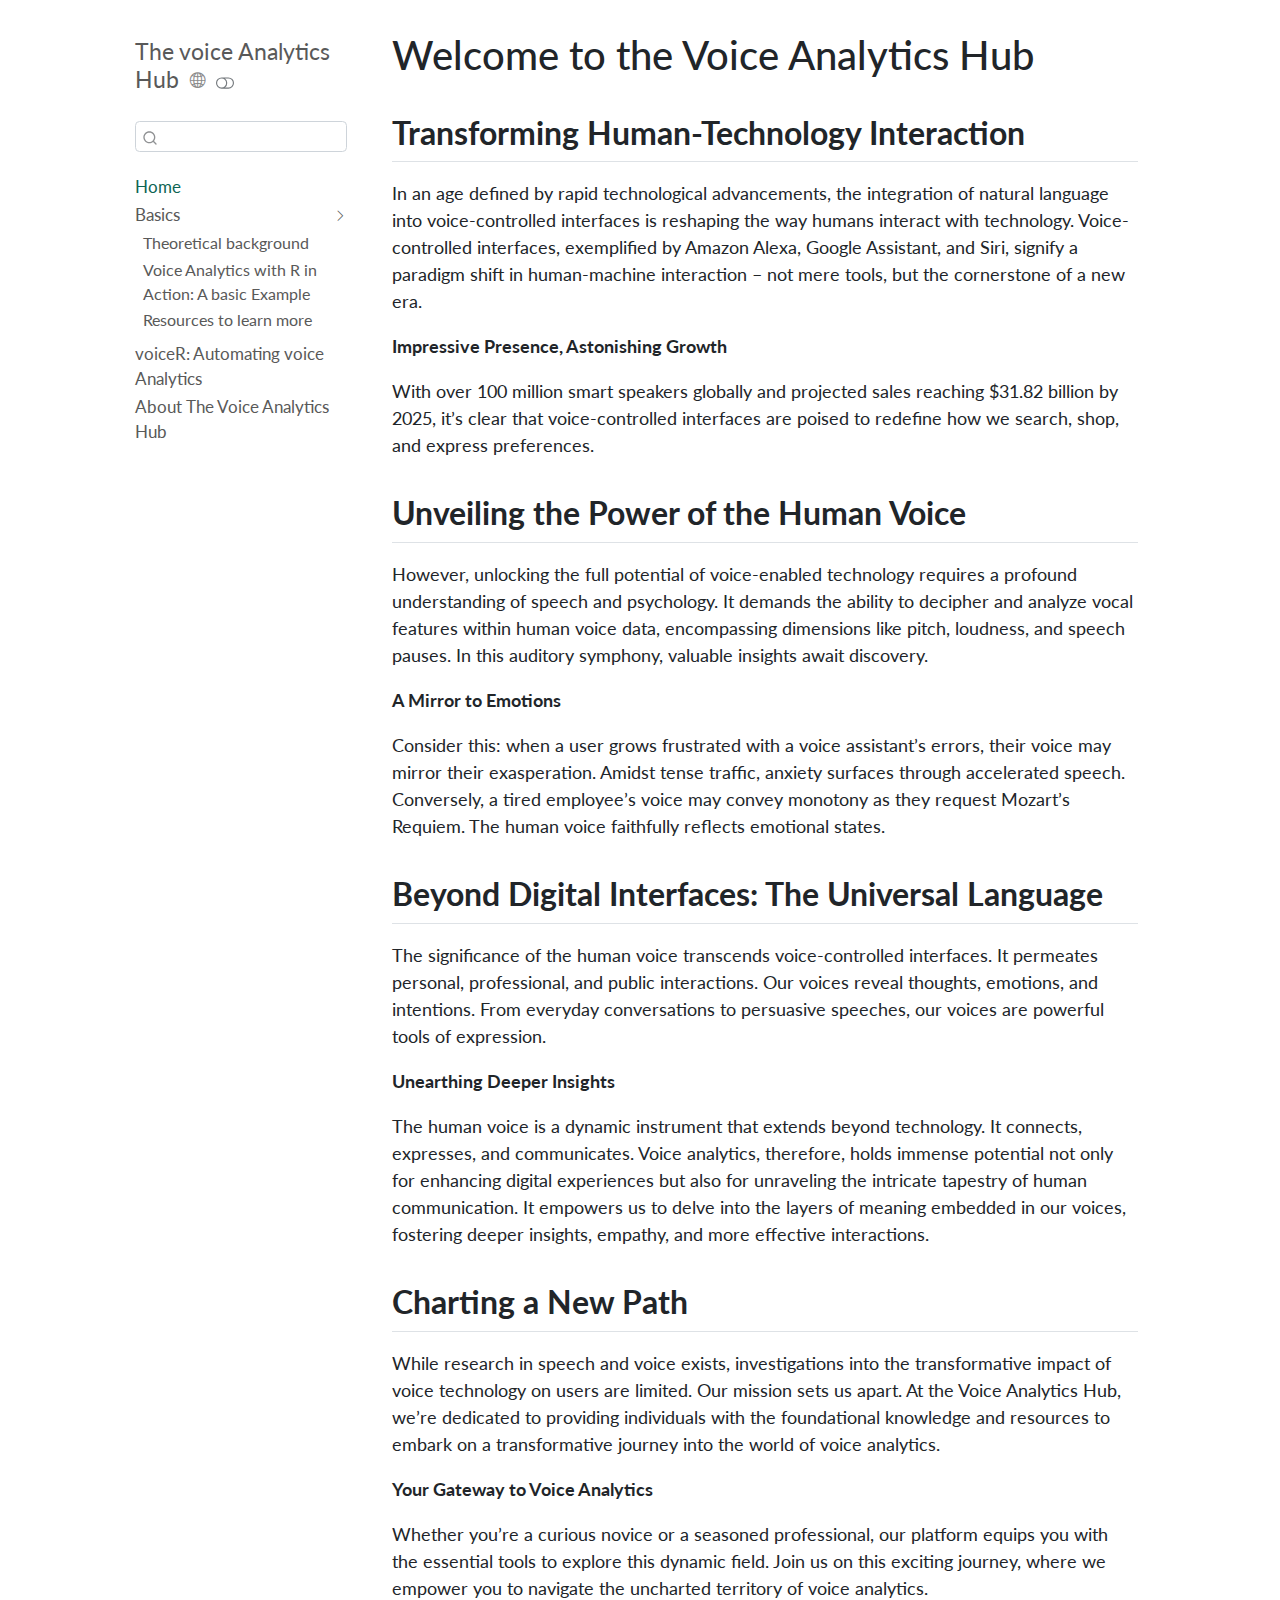
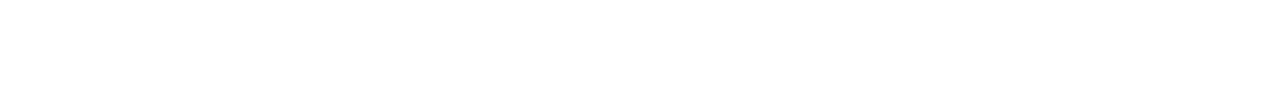
==== index.html @ 6ae46c0d "Add files via upload" ====
<!DOCTYPE html>
<html xmlns="http://www.w3.org/1999/xhtml" lang="en" xml:lang="en"><head>

<meta charset="utf-8">
<meta name="generator" content="quarto-1.1.251">

<meta name="viewport" content="width=device-width, initial-scale=1.0, user-scalable=yes">


<title>The voice Analytics Hub - Welcome to the Voice Analytics Hub</title>
<style>
code{white-space: pre-wrap;}
span.smallcaps{font-variant: small-caps;}
div.columns{display: flex; gap: min(4vw, 1.5em);}
div.column{flex: auto; overflow-x: auto;}
div.hanging-indent{margin-left: 1.5em; text-indent: -1.5em;}
ul.task-list{list-style: none;}
ul.task-list li input[type="checkbox"] {
  width: 0.8em;
  margin: 0 0.8em 0.2em -1.6em;
  vertical-align: middle;
}
</style>


<script src="site_libs/quarto-nav/quarto-nav.js"></script>
<script src="site_libs/quarto-nav/headroom.min.js"></script>
<script src="site_libs/clipboard/clipboard.min.js"></script>
<script src="site_libs/quarto-search/autocomplete.umd.js"></script>
<script src="site_libs/quarto-search/fuse.min.js"></script>
<script src="site_libs/quarto-search/quarto-search.js"></script>
<meta name="quarto:offset" content="./">
<script src="site_libs/quarto-html/quarto.js"></script>
<script src="site_libs/quarto-html/popper.min.js"></script>
<script src="site_libs/quarto-html/tippy.umd.min.js"></script>
<script src="site_libs/quarto-html/anchor.min.js"></script>
<link href="site_libs/quarto-html/tippy.css" rel="stylesheet">
<link href="site_libs/quarto-html/quarto-syntax-highlighting.css" rel="stylesheet" class="quarto-color-scheme" id="quarto-text-highlighting-styles">
<link href="site_libs/quarto-html/quarto-syntax-highlighting-dark.css" rel="prefetch" class="quarto-color-scheme quarto-color-alternate" id="quarto-text-highlighting-styles">
<script src="site_libs/bootstrap/bootstrap.min.js"></script>
<link href="site_libs/bootstrap/bootstrap-icons.css" rel="stylesheet">
<link href="site_libs/bootstrap/bootstrap.min.css" rel="stylesheet" class="quarto-color-scheme" id="quarto-bootstrap" data-mode="light">
<link href="site_libs/bootstrap/bootstrap-dark.min.css" rel="prefetch" class="quarto-color-scheme quarto-color-alternate" id="quarto-bootstrap" data-mode="dark">
<script id="quarto-search-options" type="application/json">{
  "location": "sidebar",
  "copy-button": false,
  "collapse-after": 3,
  "panel-placement": "start",
  "type": "textbox",
  "limit": 20,
  "language": {
    "search-no-results-text": "No results",
    "search-matching-documents-text": "matching documents",
    "search-copy-link-title": "Copy link to search",
    "search-hide-matches-text": "Hide additional matches",
    "search-more-match-text": "more match in this document",
    "search-more-matches-text": "more matches in this document",
    "search-clear-button-title": "Clear",
    "search-detached-cancel-button-title": "Cancel",
    "search-submit-button-title": "Submit"
  }
}</script>


<link rel="stylesheet" href="styles.css">
</head>

<body class="nav-sidebar floating fullcontent">

<div id="quarto-search-results"></div>
  <header id="quarto-header" class="headroom fixed-top">
  <nav class="quarto-secondary-nav" data-bs-toggle="collapse" data-bs-target="#quarto-sidebar" aria-controls="quarto-sidebar" aria-expanded="false" aria-label="Toggle sidebar navigation" onclick="if (window.quartoToggleHeadroom) { window.quartoToggleHeadroom(); }">
    <div class="container-fluid d-flex justify-content-between">
      <h1 class="quarto-secondary-nav-title">Welcome to the Voice Analytics Hub</h1>
      <button type="button" class="quarto-btn-toggle btn" aria-label="Show secondary navigation">
        <i class="bi bi-chevron-right"></i>
      </button>
    </div>
  </nav>
</header>
<!-- content -->
<div id="quarto-content" class="quarto-container page-columns page-rows-contents page-layout-article">
<!-- sidebar -->
  <nav id="quarto-sidebar" class="sidebar collapse sidebar-navigation floating overflow-auto">
    <div class="pt-lg-2 mt-2 text-left sidebar-header">
    <div class="sidebar-title mb-0 py-0">
      <a href="./">The voice Analytics Hub</a> 
        <div class="sidebar-tools-main">
    <a href="https://www.ibt.unisg.ch/" title="" class="sidebar-tool px-1"><i class="bi bi-globe2"></i></a>
  <a href="" class="quarto-color-scheme-toggle sidebar-tool" onclick="window.quartoToggleColorScheme(); return false;" title="Toggle dark mode"><i class="bi"></i></a>
</div>
    </div>
      </div>
      <div class="mt-2 flex-shrink-0 align-items-center">
        <div class="sidebar-search">
        <div id="quarto-search" class="" title="Search"></div>
        </div>
      </div>
    <div class="sidebar-menu-container"> 
    <ul class="list-unstyled mt-1">
        <li class="sidebar-item">
  <div class="sidebar-item-container"> 
  <a href="./index.html" class="sidebar-item-text sidebar-link active">Home</a>
  </div>
</li>
        <li class="sidebar-item sidebar-item-section">
      <div class="sidebar-item-container"> 
            <a class="sidebar-item-text sidebar-link text-start" data-bs-toggle="collapse" data-bs-target="#quarto-sidebar-section-1" aria-expanded="true">Basics</a>
          <a class="sidebar-item-toggle text-start" data-bs-toggle="collapse" data-bs-target="#quarto-sidebar-section-1" aria-expanded="true">
            <i class="bi bi-chevron-right ms-2"></i>
          </a> 
      </div>
      <ul id="quarto-sidebar-section-1" class="collapse list-unstyled sidebar-section depth1 show">  
          <li class="sidebar-item">
  <div class="sidebar-item-container"> 
  <a href="./basic-theory.html" class="sidebar-item-text sidebar-link">Theoretical background</a>
  </div>
</li>
          <li class="sidebar-item">
  <div class="sidebar-item-container"> 
  <a href="./basic-tutorial.html" class="sidebar-item-text sidebar-link">Voice Analytics with R in Action: A basic Example</a>
  </div>
</li>
          <li class="sidebar-item">
  <div class="sidebar-item-container"> 
  <a href="./basic-resources.html" class="sidebar-item-text sidebar-link">Resources to learn more</a>
  </div>
</li>
      </ul>
  </li>
        <li class="sidebar-item">
  <div class="sidebar-item-container"> 
  <a href="./voiceR.html" class="sidebar-item-text sidebar-link">voiceR: Automating voice Analytics</a>
  </div>
</li>
        <li class="sidebar-item">
  <div class="sidebar-item-container"> 
  <a href="./about.html" class="sidebar-item-text sidebar-link">About The Voice Analytics Hub</a>
  </div>
</li>
    </ul>
    </div>
</nav>
<!-- margin-sidebar -->
    
<!-- main -->
<main class="content" id="quarto-document-content">

<header id="title-block-header" class="quarto-title-block default">
<div class="quarto-title">
<h1 class="title d-none d-lg-block">Welcome to the Voice Analytics Hub</h1>
</div>



<div class="quarto-title-meta">

    
    
  </div>
  

</header>

<section id="transforming-human-technology-interaction" class="level2">
<h2 class="anchored" data-anchor-id="transforming-human-technology-interaction"><strong>Transforming Human-Technology Interaction</strong></h2>
<p>In an age defined by rapid technological advancements, the integration of natural language into voice-controlled interfaces is reshaping the way humans interact with technology. Voice-controlled interfaces, exemplified by Amazon Alexa, Google Assistant, and Siri, signify a paradigm shift in human-machine interaction – not mere tools, but the cornerstone of a new era.</p>
<p><strong>Impressive Presence, Astonishing Growth</strong></p>
<p>With over 100 million smart speakers globally and projected sales reaching $31.82 billion by 2025, it’s clear that voice-controlled interfaces are poised to redefine how we search, shop, and express preferences.</p>
</section>
<section id="unveiling-the-power-of-the-human-voice" class="level2">
<h2 class="anchored" data-anchor-id="unveiling-the-power-of-the-human-voice"><strong>Unveiling the Power of the Human Voice</strong></h2>
<p>However, unlocking the full potential of voice-enabled technology requires a profound understanding of speech and psychology. It demands the ability to decipher and analyze vocal features within human voice data, encompassing dimensions like pitch, loudness, and speech pauses. In this auditory symphony, valuable insights await discovery.</p>
<p><strong>A Mirror to Emotions</strong></p>
<p>Consider this: when a user grows frustrated with a voice assistant’s errors, their voice may mirror their exasperation. Amidst tense traffic, anxiety surfaces through accelerated speech. Conversely, a tired employee’s voice may convey monotony as they request Mozart’s Requiem. The human voice faithfully reflects emotional states.</p>
</section>
<section id="beyond-digital-interfaces-the-universal-language" class="level2">
<h2 class="anchored" data-anchor-id="beyond-digital-interfaces-the-universal-language"><strong>Beyond Digital Interfaces: The Universal Language</strong></h2>
<p>The significance of the human voice transcends voice-controlled interfaces. It permeates personal, professional, and public interactions. Our voices reveal thoughts, emotions, and intentions. From everyday conversations to persuasive speeches, our voices are powerful tools of expression.</p>
<p><strong>Unearthing Deeper Insights</strong></p>
<p>The human voice is a dynamic instrument that extends beyond technology. It connects, expresses, and communicates. Voice analytics, therefore, holds immense potential not only for enhancing digital experiences but also for unraveling the intricate tapestry of human communication. It empowers us to delve into the layers of meaning embedded in our voices, fostering deeper insights, empathy, and more effective interactions.</p>
</section>
<section id="charting-a-new-path" class="level2">
<h2 class="anchored" data-anchor-id="charting-a-new-path"><strong>Charting a New Path</strong></h2>
<p>While research in speech and voice exists, investigations into the transformative impact of voice technology on users are limited. Our mission sets us apart. At the Voice Analytics Hub, we’re dedicated to providing individuals with the foundational knowledge and resources to embark on a transformative journey into the world of voice analytics.</p>
<p><strong>Your Gateway to Voice Analytics</strong></p>
<p>Whether you’re a curious novice or a seasoned professional, our platform equips you with the essential tools to explore this dynamic field. Join us on this exciting journey, where we empower you to navigate the uncharted territory of voice analytics.</p>


</section>

</main> <!-- /main -->
<script id="quarto-html-after-body" type="application/javascript">
window.document.addEventListener("DOMContentLoaded", function (event) {
  const toggleBodyColorMode = (bsSheetEl) => {
    const mode = bsSheetEl.getAttribute("data-mode");
    const bodyEl = window.document.querySelector("body");
    if (mode === "dark") {
      bodyEl.classList.add("quarto-dark");
      bodyEl.classList.remove("quarto-light");
    } else {
      bodyEl.classList.add("quarto-light");
      bodyEl.classList.remove("quarto-dark");
    }
  }
  const toggleBodyColorPrimary = () => {
    const bsSheetEl = window.document.querySelector("link#quarto-bootstrap");
    if (bsSheetEl) {
      toggleBodyColorMode(bsSheetEl);
    }
  }
  toggleBodyColorPrimary();  
  const disableStylesheet = (stylesheets) => {
    for (let i=0; i < stylesheets.length; i++) {
      const stylesheet = stylesheets[i];
      stylesheet.rel = 'prefetch';
    }
  }
  const enableStylesheet = (stylesheets) => {
    for (let i=0; i < stylesheets.length; i++) {
      const stylesheet = stylesheets[i];
      stylesheet.rel = 'stylesheet';
    }
  }
  const manageTransitions = (selector, allowTransitions) => {
    const els = window.document.querySelectorAll(selector);
    for (let i=0; i < els.length; i++) {
      const el = els[i];
      if (allowTransitions) {
        el.classList.remove('notransition');
      } else {
        el.classList.add('notransition');
      }
    }
  }
  const toggleColorMode = (alternate) => {
    // Switch the stylesheets
    const alternateStylesheets = window.document.querySelectorAll('link.quarto-color-scheme.quarto-color-alternate');
    manageTransitions('#quarto-margin-sidebar .nav-link', false);
    if (alternate) {
      enableStylesheet(alternateStylesheets);
      for (const sheetNode of alternateStylesheets) {
        if (sheetNode.id === "quarto-bootstrap") {
          toggleBodyColorMode(sheetNode);
        }
      }
    } else {
      disableStylesheet(alternateStylesheets);
      toggleBodyColorPrimary();
    }
    manageTransitions('#quarto-margin-sidebar .nav-link', true);
    // Switch the toggles
    const toggles = window.document.querySelectorAll('.quarto-color-scheme-toggle');
    for (let i=0; i < toggles.length; i++) {
      const toggle = toggles[i];
      if (toggle) {
        if (alternate) {
          toggle.classList.add("alternate");     
        } else {
          toggle.classList.remove("alternate");
        }
      }
    }
    // Hack to workaround the fact that safari doesn't
    // properly recolor the scrollbar when toggling (#1455)
    if (navigator.userAgent.indexOf('Safari') > 0 && navigator.userAgent.indexOf('Chrome') == -1) {
      manageTransitions("body", false);
      window.scrollTo(0, 1);
      setTimeout(() => {
        window.scrollTo(0, 0);
        manageTransitions("body", true);
      }, 40);  
    }
  }
  const isFileUrl = () => { 
    return window.location.protocol === 'file:';
  }
  const hasAlternateSentinel = () => {  
    let styleSentinel = getColorSchemeSentinel();
    if (styleSentinel !== null) {
      return styleSentinel === "alternate";
    } else {
      return false;
    }
  }
  const setStyleSentinel = (alternate) => {
    const value = alternate ? "alternate" : "default";
    if (!isFileUrl()) {
      window.localStorage.setItem("quarto-color-scheme", value);
    } else {
      localAlternateSentinel = value;
    }
  }
  const getColorSchemeSentinel = () => {
    if (!isFileUrl()) {
      const storageValue = window.localStorage.getItem("quarto-color-scheme");
      return storageValue != null ? storageValue : localAlternateSentinel;
    } else {
      return localAlternateSentinel;
    }
  }
  let localAlternateSentinel = 'default';
  // Dark / light mode switch
  window.quartoToggleColorScheme = () => {
    // Read the current dark / light value 
    let toAlternate = !hasAlternateSentinel();
    toggleColorMode(toAlternate);
    setStyleSentinel(toAlternate);
  };
  // Ensure there is a toggle, if there isn't float one in the top right
  if (window.document.querySelector('.quarto-color-scheme-toggle') === null) {
    const a = window.document.createElement('a');
    a.classList.add('top-right');
    a.classList.add('quarto-color-scheme-toggle');
    a.href = "";
    a.onclick = function() { try { window.quartoToggleColorScheme(); } catch {} return false; };
    const i = window.document.createElement("i");
    i.classList.add('bi');
    a.appendChild(i);
    window.document.body.appendChild(a);
  }
  // Switch to dark mode if need be
  if (hasAlternateSentinel()) {
    toggleColorMode(true);
  } 
  const icon = "";
  const anchorJS = new window.AnchorJS();
  anchorJS.options = {
    placement: 'right',
    icon: icon
  };
  anchorJS.add('.anchored');
  const clipboard = new window.ClipboardJS('.code-copy-button', {
    target: function(trigger) {
      return trigger.previousElementSibling;
    }
  });
  clipboard.on('success', function(e) {
    // button target
    const button = e.trigger;
    // don't keep focus
    button.blur();
    // flash "checked"
    button.classList.add('code-copy-button-checked');
    var currentTitle = button.getAttribute("title");
    button.setAttribute("title", "Copied!");
    setTimeout(function() {
      button.setAttribute("title", currentTitle);
      button.classList.remove('code-copy-button-checked');
    }, 1000);
    // clear code selection
    e.clearSelection();
  });
  function tippyHover(el, contentFn) {
    const config = {
      allowHTML: true,
      content: contentFn,
      maxWidth: 500,
      delay: 100,
      arrow: false,
      appendTo: function(el) {
          return el.parentElement;
      },
      interactive: true,
      interactiveBorder: 10,
      theme: 'quarto',
      placement: 'bottom-start'
    };
    window.tippy(el, config); 
  }
  const noterefs = window.document.querySelectorAll('a[role="doc-noteref"]');
  for (var i=0; i<noterefs.length; i++) {
    const ref = noterefs[i];
    tippyHover(ref, function() {
      // use id or data attribute instead here
      let href = ref.getAttribute('data-footnote-href') || ref.getAttribute('href');
      try { href = new URL(href).hash; } catch {}
      const id = href.replace(/^#\/?/, "");
      const note = window.document.getElementById(id);
      return note.innerHTML;
    });
  }
  var bibliorefs = window.document.querySelectorAll('a[role="doc-biblioref"]');
  for (var i=0; i<bibliorefs.length; i++) {
    const ref = bibliorefs[i];
    const cites = ref.parentNode.getAttribute('data-cites').split(' ');
    tippyHover(ref, function() {
      var popup = window.document.createElement('div');
      cites.forEach(function(cite) {
        var citeDiv = window.document.createElement('div');
        citeDiv.classList.add('hanging-indent');
        citeDiv.classList.add('csl-entry');
        var biblioDiv = window.document.getElementById('ref-' + cite);
        if (biblioDiv) {
          citeDiv.innerHTML = biblioDiv.innerHTML;
        }
        popup.appendChild(citeDiv);
      });
      return popup.innerHTML;
    });
  }
});
</script>
</div> <!-- /content -->



</body></html>
---- site_libs/quarto-html/tippy.css ----
.tippy-box[data-animation=fade][data-state=hidden]{opacity:0}[data-tippy-root]{max-width:calc(100vw - 10px)}.tippy-box{position:relative;background-color:#333;color:#fff;border-radius:4px;font-size:14px;line-height:1.4;white-space:normal;outline:0;transition-property:transform,visibility,opacity}.tippy-box[data-placement^=top]>.tippy-arrow{bottom:0}.tippy-box[data-placement^=top]>.tippy-arrow:before{bottom:-7px;left:0;border-width:8px 8px 0;border-top-color:initial;transform-origin:center top}.tippy-box[data-placement^=bottom]>.tippy-arrow{top:0}.tippy-box[data-placement^=bottom]>.tippy-arrow:before{top:-7px;left:0;border-width:0 8px 8px;border-bottom-color:initial;transform-origin:center bottom}.tippy-box[data-placement^=left]>.tippy-arrow{right:0}.tippy-box[data-placement^=left]>.tippy-arrow:before{border-width:8px 0 8px 8px;border-left-color:initial;right:-7px;transform-origin:center left}.tippy-box[data-placement^=right]>.tippy-arrow{left:0}.tippy-box[data-placement^=right]>.tippy-arrow:before{left:-7px;border-width:8px 8px 8px 0;border-right-color:initial;transform-origin:center right}.tippy-box[data-inertia][data-state=visible]{transition-timing-function:cubic-bezier(.54,1.5,.38,1.11)}.tippy-arrow{width:16px;height:16px;color:#333}.tippy-arrow:before{content:"";position:absolute;border-color:transparent;border-style:solid}.tippy-content{position:relative;padding:5px 9px;z-index:1}
---- site_libs/quarto-html/quarto-syntax-highlighting.css ----
/* quarto syntax highlight colors */
:root {
  --quarto-hl-ot-color: #003B4F;
  --quarto-hl-at-color: #657422;
  --quarto-hl-ss-color: #20794D;
  --quarto-hl-an-color: #5E5E5E;
  --quarto-hl-fu-color: #4758AB;
  --quarto-hl-st-color: #20794D;
  --quarto-hl-cf-color: #003B4F;
  --quarto-hl-op-color: #5E5E5E;
  --quarto-hl-er-color: #AD0000;
  --quarto-hl-bn-color: #AD0000;
  --quarto-hl-al-color: #AD0000;
  --quarto-hl-va-color: #111111;
  --quarto-hl-bu-color: inherit;
  --quarto-hl-ex-color: inherit;
  --quarto-hl-pp-color: #AD0000;
  --quarto-hl-in-color: #5E5E5E;
  --quarto-hl-vs-color: #20794D;
  --quarto-hl-wa-color: #5E5E5E;
  --quarto-hl-do-color: #5E5E5E;
  --quarto-hl-im-color: #00769E;
  --quarto-hl-ch-color: #20794D;
  --quarto-hl-dt-color: #AD0000;
  --quarto-hl-fl-color: #AD0000;
  --quarto-hl-co-color: #5E5E5E;
  --quarto-hl-cv-color: #5E5E5E;
  --quarto-hl-cn-color: #8f5902;
  --quarto-hl-sc-color: #5E5E5E;
  --quarto-hl-dv-color: #AD0000;
  --quarto-hl-kw-color: #003B4F;
}

/* other quarto variables */
:root {
  --quarto-font-monospace: SFMono-Regular, Menlo, Monaco, Consolas, "Liberation Mono", "Courier New", monospace;
}

pre > code.sourceCode > span {
  color: #003B4F;
}

code span {
  color: #003B4F;
}

code.sourceCode > span {
  color: #003B4F;
}

div.sourceCode,
div.sourceCode pre.sourceCode {
  color: #003B4F;
}

code span.ot {
  color: #003B4F;
}

code span.at {
  color: #657422;
}

code span.ss {
  color: #20794D;
}

code span.an {
  color: #5E5E5E;
}

code span.fu {
  color: #4758AB;
}

code span.st {
  color: #20794D;
}

code span.cf {
  color: #003B4F;
}

code span.op {
  color: #5E5E5E;
}

code span.er {
  color: #AD0000;
}

code span.bn {
  color: #AD0000;
}

code span.al {
  color: #AD0000;
}

code span.va {
  color: #111111;
}

code span.pp {
  color: #AD0000;
}

code span.in {
  color: #5E5E5E;
}

code span.vs {
  color: #20794D;
}

code span.wa {
  color: #5E5E5E;
  font-style: italic;
}

code span.do {
  color: #5E5E5E;
  font-style: italic;
}

code span.im {
  color: #00769E;
}

code span.ch {
  color: #20794D;
}

code span.dt {
  color: #AD0000;
}

code span.fl {
  color: #AD0000;
}

code span.co {
  color: #5E5E5E;
}

code span.cv {
  color: #5E5E5E;
  font-style: italic;
}

code span.cn {
  color: #8f5902;
}

code span.sc {
  color: #5E5E5E;
}

code span.dv {
  color: #AD0000;
}

code span.kw {
  color: #003B4F;
}

.prevent-inlining {
  content: "</";
}

/*# sourceMappingURL=debc5d5d77c3f9108843748ff7464032.css.map */
---- site_libs/quarto-html/quarto-syntax-highlighting-dark.css ----
/* quarto syntax highlight colors */
:root {
  --quarto-hl-al-color: #f07178;
  --quarto-hl-an-color: #d4d0ab;
  --quarto-hl-at-color: #00e0e0;
  --quarto-hl-bn-color: #d4d0ab;
  --quarto-hl-bu-color: #abe338;
  --quarto-hl-ch-color: #abe338;
  --quarto-hl-co-color: #f8f8f2;
  --quarto-hl-cv-color: #ffd700;
  --quarto-hl-cn-color: #ffd700;
  --quarto-hl-cf-color: #ffa07a;
  --quarto-hl-dt-color: #ffa07a;
  --quarto-hl-dv-color: #d4d0ab;
  --quarto-hl-do-color: #f8f8f2;
  --quarto-hl-er-color: #f07178;
  --quarto-hl-ex-color: #00e0e0;
  --quarto-hl-fl-color: #d4d0ab;
  --quarto-hl-fu-color: #ffa07a;
  --quarto-hl-im-color: #abe338;
  --quarto-hl-in-color: #d4d0ab;
  --quarto-hl-kw-color: #ffa07a;
  --quarto-hl-op-color: #ffa07a;
  --quarto-hl-ot-color: #00e0e0;
  --quarto-hl-pp-color: #dcc6e0;
  --quarto-hl-re-color: #00e0e0;
  --quarto-hl-sc-color: #abe338;
  --quarto-hl-ss-color: #abe338;
  --quarto-hl-st-color: #abe338;
  --quarto-hl-va-color: #00e0e0;
  --quarto-hl-vs-color: #abe338;
  --quarto-hl-wa-color: #dcc6e0;
}

/* other quarto variables */
:root {
  --quarto-font-monospace: SFMono-Regular, Menlo, Monaco, Consolas, "Liberation Mono", "Courier New", monospace;
}

code span.al {
  font-weight: bold;
  color: #f07178;
}

code span.an {
  color: #d4d0ab;
}

code span.at {
  color: #00e0e0;
}

code span.bn {
  color: #d4d0ab;
}

code span.bu {
  color: #abe338;
}

code span.ch {
  color: #abe338;
}

code span.co {
  font-style: italic;
  color: #f8f8f2;
}

code span.cv {
  color: #ffd700;
}

code span.cn {
  color: #ffd700;
}

code span.cf {
  font-weight: bold;
  color: #ffa07a;
}

code span.dt {
  color: #ffa07a;
}

code span.dv {
  color: #d4d0ab;
}

code span.do {
  color: #f8f8f2;
}

code span.er {
  color: #f07178;
  text-decoration: underline;
}

code span.ex {
  font-weight: bold;
  color: #00e0e0;
}

code span.fl {
  color: #d4d0ab;
}

code span.fu {
  color: #ffa07a;
}

code span.im {
  color: #abe338;
}

code span.in {
  color: #d4d0ab;
}

code span.kw {
  font-weight: bold;
  color: #ffa07a;
}

pre > code.sourceCode > span {
  color: #f8f8f2;
}

code span {
  color: #f8f8f2;
}

code.sourceCode > span {
  color: #f8f8f2;
}

div.sourceCode,
div.sourceCode pre.sourceCode {
  color: #f8f8f2;
}

code span.op {
  color: #ffa07a;
}

code span.ot {
  color: #00e0e0;
}

code span.pp {
  color: #dcc6e0;
}

code span.re {
  color: #00e0e0;
}

code span.sc {
  color: #abe338;
}

code span.ss {
  color: #abe338;
}

code span.st {
  color: #abe338;
}

code span.va {
  color: #00e0e0;
}

code span.vs {
  color: #abe338;
}

code span.wa {
  color: #dcc6e0;
}

.prevent-inlining {
  content: "</";
}

/*# sourceMappingURL=935a306eefa94366c21e1a970dddb765.css.map */
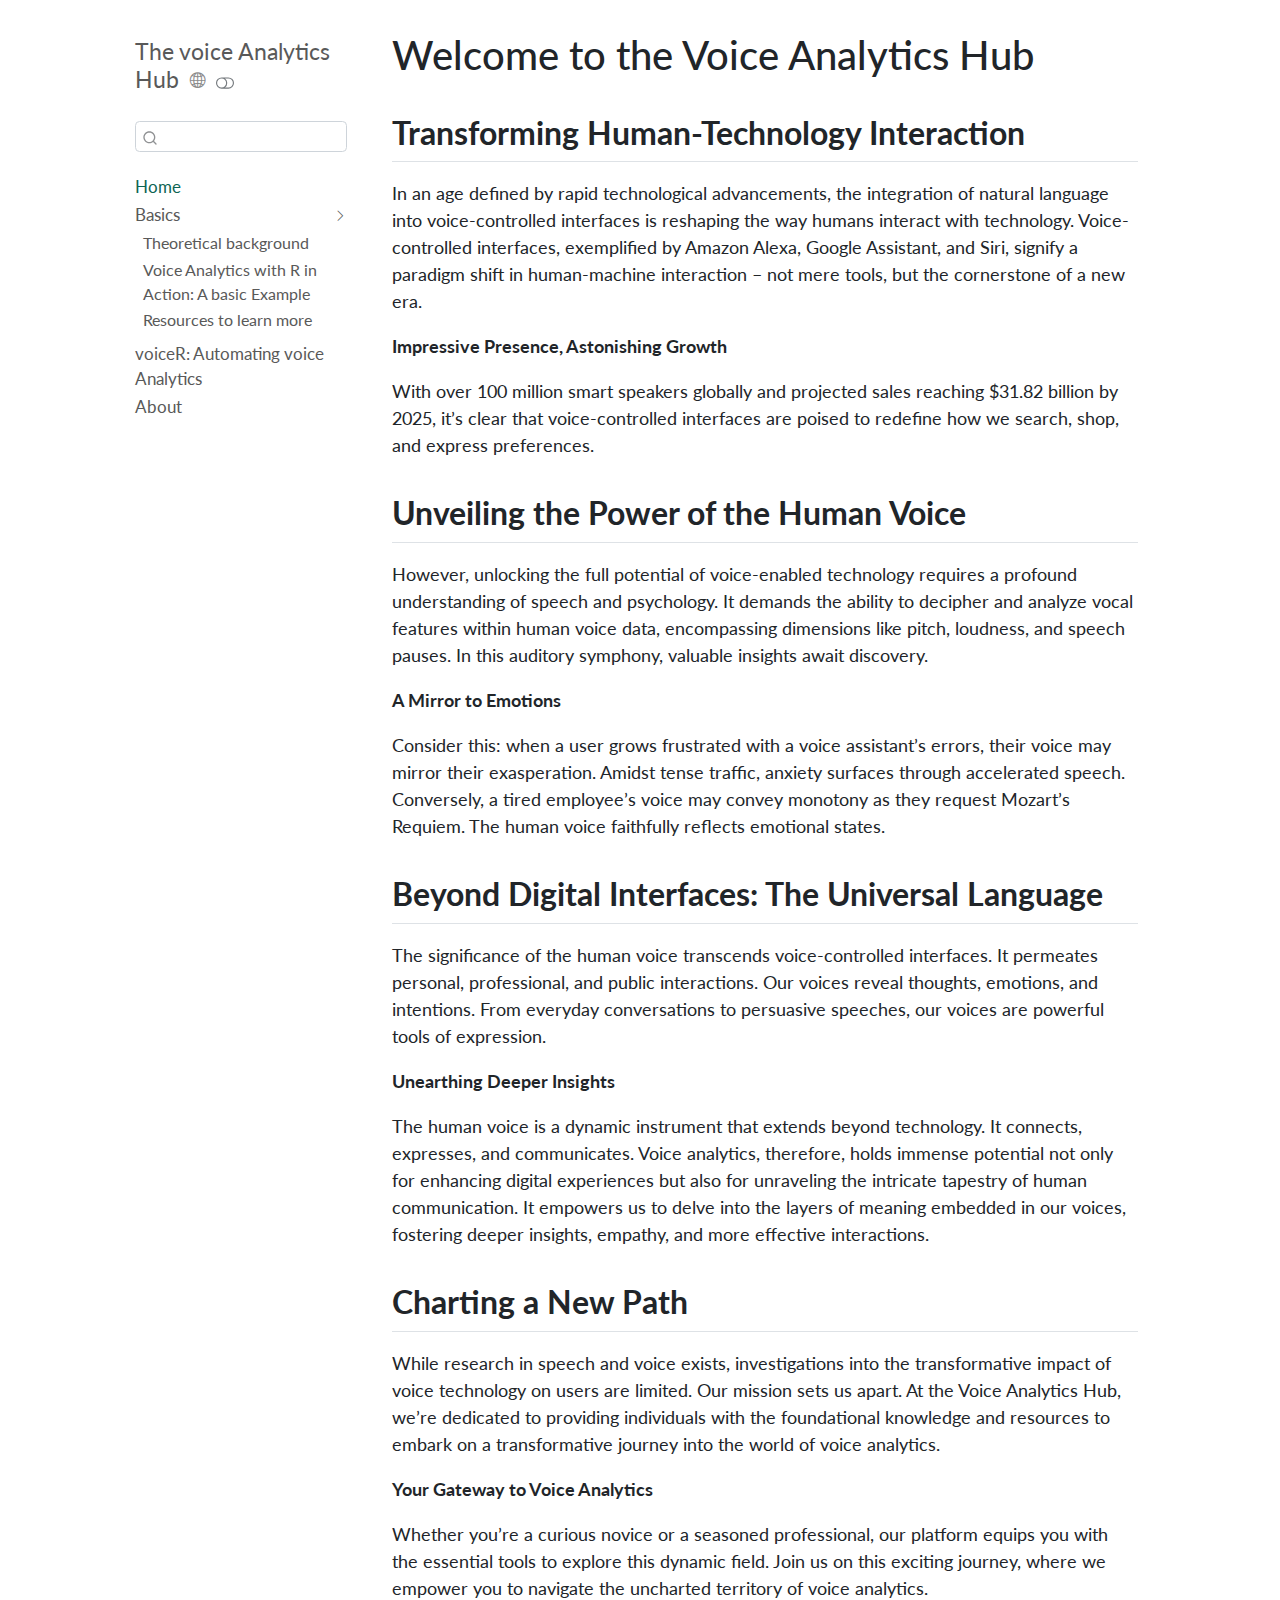
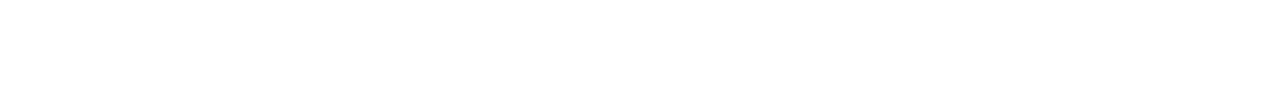
==== commit 3783cfd2: "Update index.html" ====
--- a/index.html
+++ b/index.html
@@ -135,7 +135,7 @@
 </li>
         <li class="sidebar-item">
   <div class="sidebar-item-container"> 
-  <a href="./about.html" class="sidebar-item-text sidebar-link">About The Voice Analytics Hub</a>
+  <a href="./about.html" class="sidebar-item-text sidebar-link">About</a>
   </div>
 </li>
     </ul>
@@ -405,4 +405,4 @@
 
 
 
-</body></html>+</body></html>
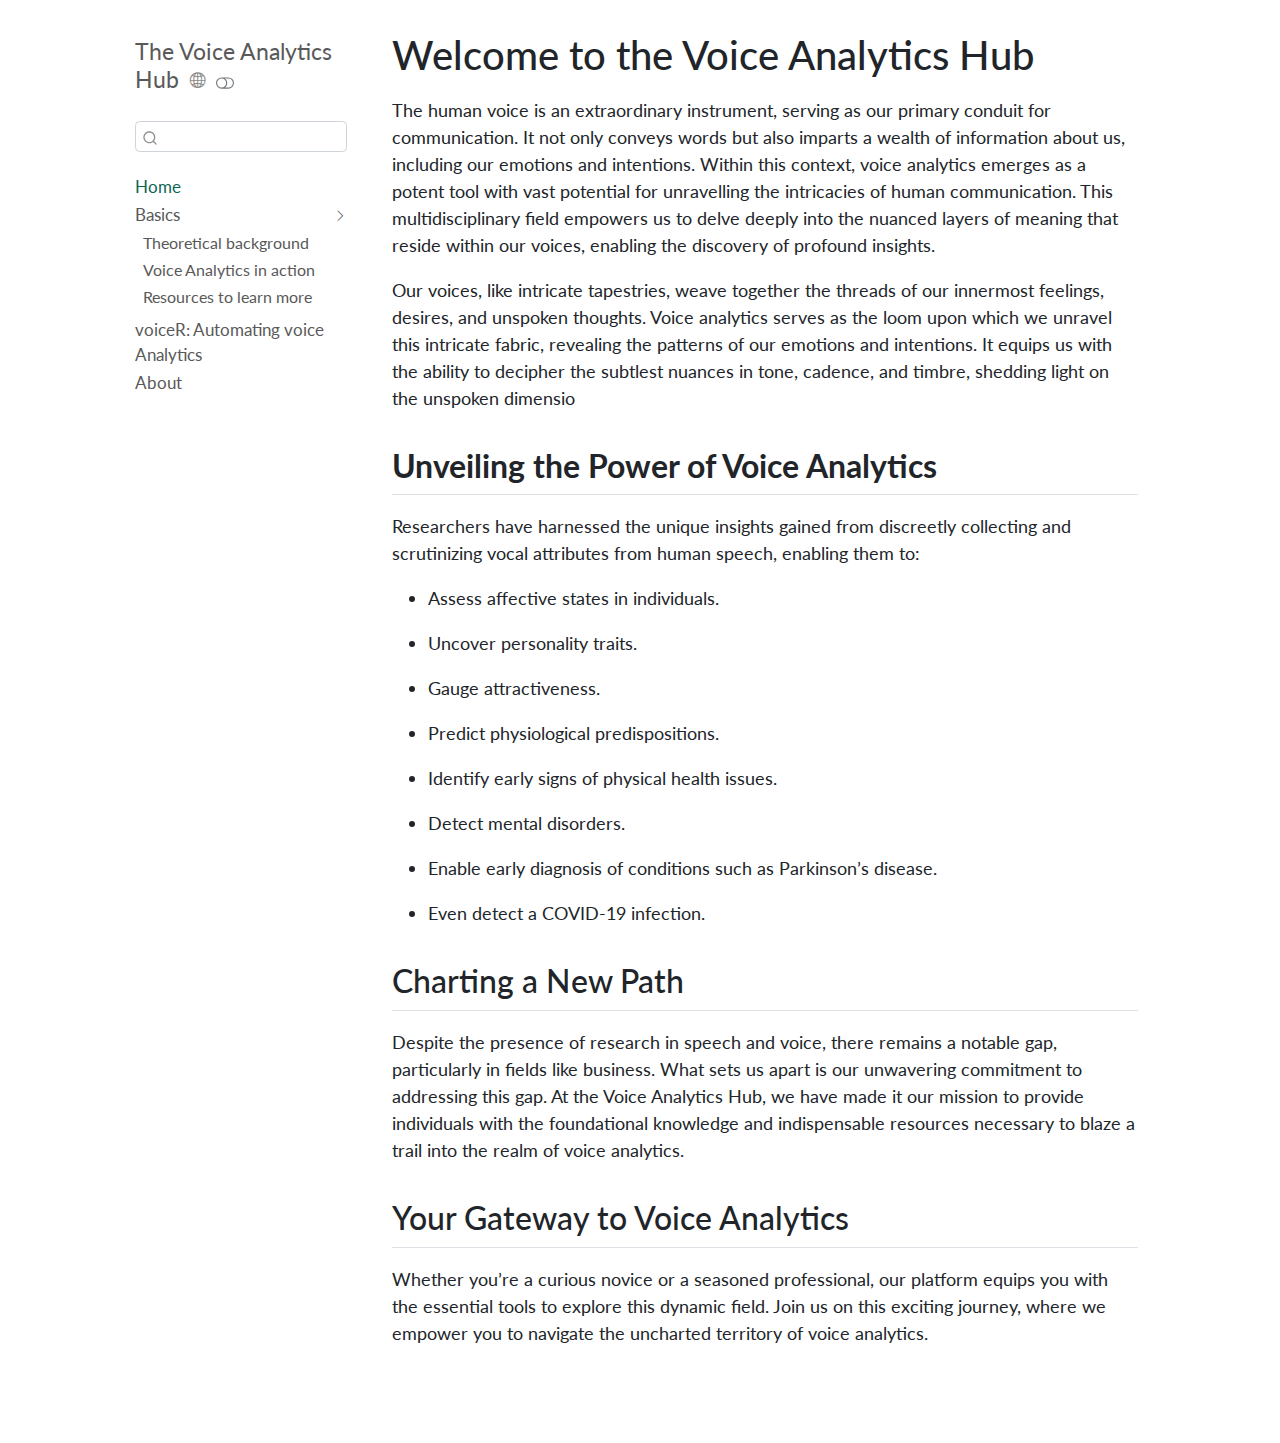
==== commit 52a9f239: "Add files via upload" ====
--- a/index.html
+++ b/index.html
@@ -7,7 +7,7 @@
 <meta name="viewport" content="width=device-width, initial-scale=1.0, user-scalable=yes">
 
 
-<title>The voice Analytics Hub - Welcome to the Voice Analytics Hub</title>
+<title>The Voice Analytics Hub - Welcome to the Voice Analytics Hub</title>
 <style>
 code{white-space: pre-wrap;}
 span.smallcaps{font-variant: small-caps;}
@@ -84,7 +84,7 @@
   <nav id="quarto-sidebar" class="sidebar collapse sidebar-navigation floating overflow-auto">
     <div class="pt-lg-2 mt-2 text-left sidebar-header">
     <div class="sidebar-title mb-0 py-0">
-      <a href="./">The voice Analytics Hub</a> 
+      <a href="./">The Voice Analytics Hub</a> 
         <div class="sidebar-tools-main">
     <a href="https://www.ibt.unisg.ch/" title="" class="sidebar-tool px-1"><i class="bi bi-globe2"></i></a>
   <a href="" class="quarto-color-scheme-toggle sidebar-tool" onclick="window.quartoToggleColorScheme(); return false;" title="Toggle dark mode"><i class="bi"></i></a>
@@ -118,7 +118,7 @@
 </li>
           <li class="sidebar-item">
   <div class="sidebar-item-container"> 
-  <a href="./basic-tutorial.html" class="sidebar-item-text sidebar-link">Voice Analytics with R in Action: A basic Example</a>
+  <a href="./basic-tutorial.html" class="sidebar-item-text sidebar-link">Voice Analytics in action</a>
   </div>
 </li>
           <li class="sidebar-item">
@@ -162,28 +162,28 @@
 
 </header>
 
-<section id="transforming-human-technology-interaction" class="level2">
-<h2 class="anchored" data-anchor-id="transforming-human-technology-interaction"><strong>Transforming Human-Technology Interaction</strong></h2>
-<p>In an age defined by rapid technological advancements, the integration of natural language into voice-controlled interfaces is reshaping the way humans interact with technology. Voice-controlled interfaces, exemplified by Amazon Alexa, Google Assistant, and Siri, signify a paradigm shift in human-machine interaction – not mere tools, but the cornerstone of a new era.</p>
-<p><strong>Impressive Presence, Astonishing Growth</strong></p>
-<p>With over 100 million smart speakers globally and projected sales reaching $31.82 billion by 2025, it’s clear that voice-controlled interfaces are poised to redefine how we search, shop, and express preferences.</p>
-</section>
-<section id="unveiling-the-power-of-the-human-voice" class="level2">
-<h2 class="anchored" data-anchor-id="unveiling-the-power-of-the-human-voice"><strong>Unveiling the Power of the Human Voice</strong></h2>
-<p>However, unlocking the full potential of voice-enabled technology requires a profound understanding of speech and psychology. It demands the ability to decipher and analyze vocal features within human voice data, encompassing dimensions like pitch, loudness, and speech pauses. In this auditory symphony, valuable insights await discovery.</p>
-<p><strong>A Mirror to Emotions</strong></p>
-<p>Consider this: when a user grows frustrated with a voice assistant’s errors, their voice may mirror their exasperation. Amidst tense traffic, anxiety surfaces through accelerated speech. Conversely, a tired employee’s voice may convey monotony as they request Mozart’s Requiem. The human voice faithfully reflects emotional states.</p>
-</section>
-<section id="beyond-digital-interfaces-the-universal-language" class="level2">
-<h2 class="anchored" data-anchor-id="beyond-digital-interfaces-the-universal-language"><strong>Beyond Digital Interfaces: The Universal Language</strong></h2>
-<p>The significance of the human voice transcends voice-controlled interfaces. It permeates personal, professional, and public interactions. Our voices reveal thoughts, emotions, and intentions. From everyday conversations to persuasive speeches, our voices are powerful tools of expression.</p>
-<p><strong>Unearthing Deeper Insights</strong></p>
-<p>The human voice is a dynamic instrument that extends beyond technology. It connects, expresses, and communicates. Voice analytics, therefore, holds immense potential not only for enhancing digital experiences but also for unraveling the intricate tapestry of human communication. It empowers us to delve into the layers of meaning embedded in our voices, fostering deeper insights, empathy, and more effective interactions.</p>
+<p>The human voice is an extraordinary instrument, serving as our primary conduit for communication. It not only conveys words but also imparts a wealth of information about us, including our emotions and intentions. Within this context, voice analytics emerges as a potent tool with vast potential for unravelling the intricacies of human communication. This multidisciplinary field empowers us to delve deeply into the nuanced layers of meaning that reside within our voices, enabling the discovery of profound insights.</p>
+<p>Our voices, like intricate tapestries, weave together the threads of our innermost feelings, desires, and unspoken thoughts. Voice analytics serves as the loom upon which we unravel this intricate fabric, revealing the patterns of our emotions and intentions. It equips us with the ability to decipher the subtlest nuances in tone, cadence, and timbre, shedding light on the unspoken dimensio</p>
+<section id="unveiling-the-power-of-voice-analytics" class="level2">
+<h2 class="anchored" data-anchor-id="unveiling-the-power-of-voice-analytics"><strong>Unveiling the Power of Voice Analytics</strong></h2>
+<p>Researchers have harnessed the unique insights gained from discreetly collecting and scrutinizing vocal attributes from human speech, enabling them to:</p>
+<ul>
+<li><p>Assess affective states in individuals.</p></li>
+<li><p>Uncover personality traits.</p></li>
+<li><p>Gauge attractiveness.</p></li>
+<li><p>Predict physiological predispositions.</p></li>
+<li><p>Identify early signs of physical health issues.</p></li>
+<li><p>Detect mental disorders.</p></li>
+<li><p>Enable early diagnosis of conditions such as Parkinson’s disease.</p></li>
+<li><p>Even detect a COVID-19 infection.</p></li>
+</ul>
 </section>
 <section id="charting-a-new-path" class="level2">
-<h2 class="anchored" data-anchor-id="charting-a-new-path"><strong>Charting a New Path</strong></h2>
-<p>While research in speech and voice exists, investigations into the transformative impact of voice technology on users are limited. Our mission sets us apart. At the Voice Analytics Hub, we’re dedicated to providing individuals with the foundational knowledge and resources to embark on a transformative journey into the world of voice analytics.</p>
-<p><strong>Your Gateway to Voice Analytics</strong></p>
+<h2 class="anchored" data-anchor-id="charting-a-new-path">Charting a New Path</h2>
+<p>Despite the presence of research in speech and voice, there remains a notable gap, particularly in fields like business. What sets us apart is our unwavering commitment to addressing this gap. At the Voice Analytics Hub, we have made it our mission to provide individuals with the foundational knowledge and indispensable resources necessary to blaze a trail into the realm of voice analytics.</p>
+</section>
+<section id="your-gateway-to-voice-analytics" class="level2">
+<h2 class="anchored" data-anchor-id="your-gateway-to-voice-analytics">Your Gateway to Voice Analytics</h2>
 <p>Whether you’re a curious novice or a seasoned professional, our platform equips you with the essential tools to explore this dynamic field. Join us on this exciting journey, where we empower you to navigate the uncharted territory of voice analytics.</p>
 
 
@@ -405,4 +405,4 @@
 
 
 
-</body></html>
+</body></html>--- a/styles.css
+++ b/styles.css
@@ -3,3 +3,8 @@
 .quarto-dark img{
   filter: invert(86.5%);
 }
+
+.table-wrapper {
+  height: 550px;
+  overflow-y: scroll;
+}
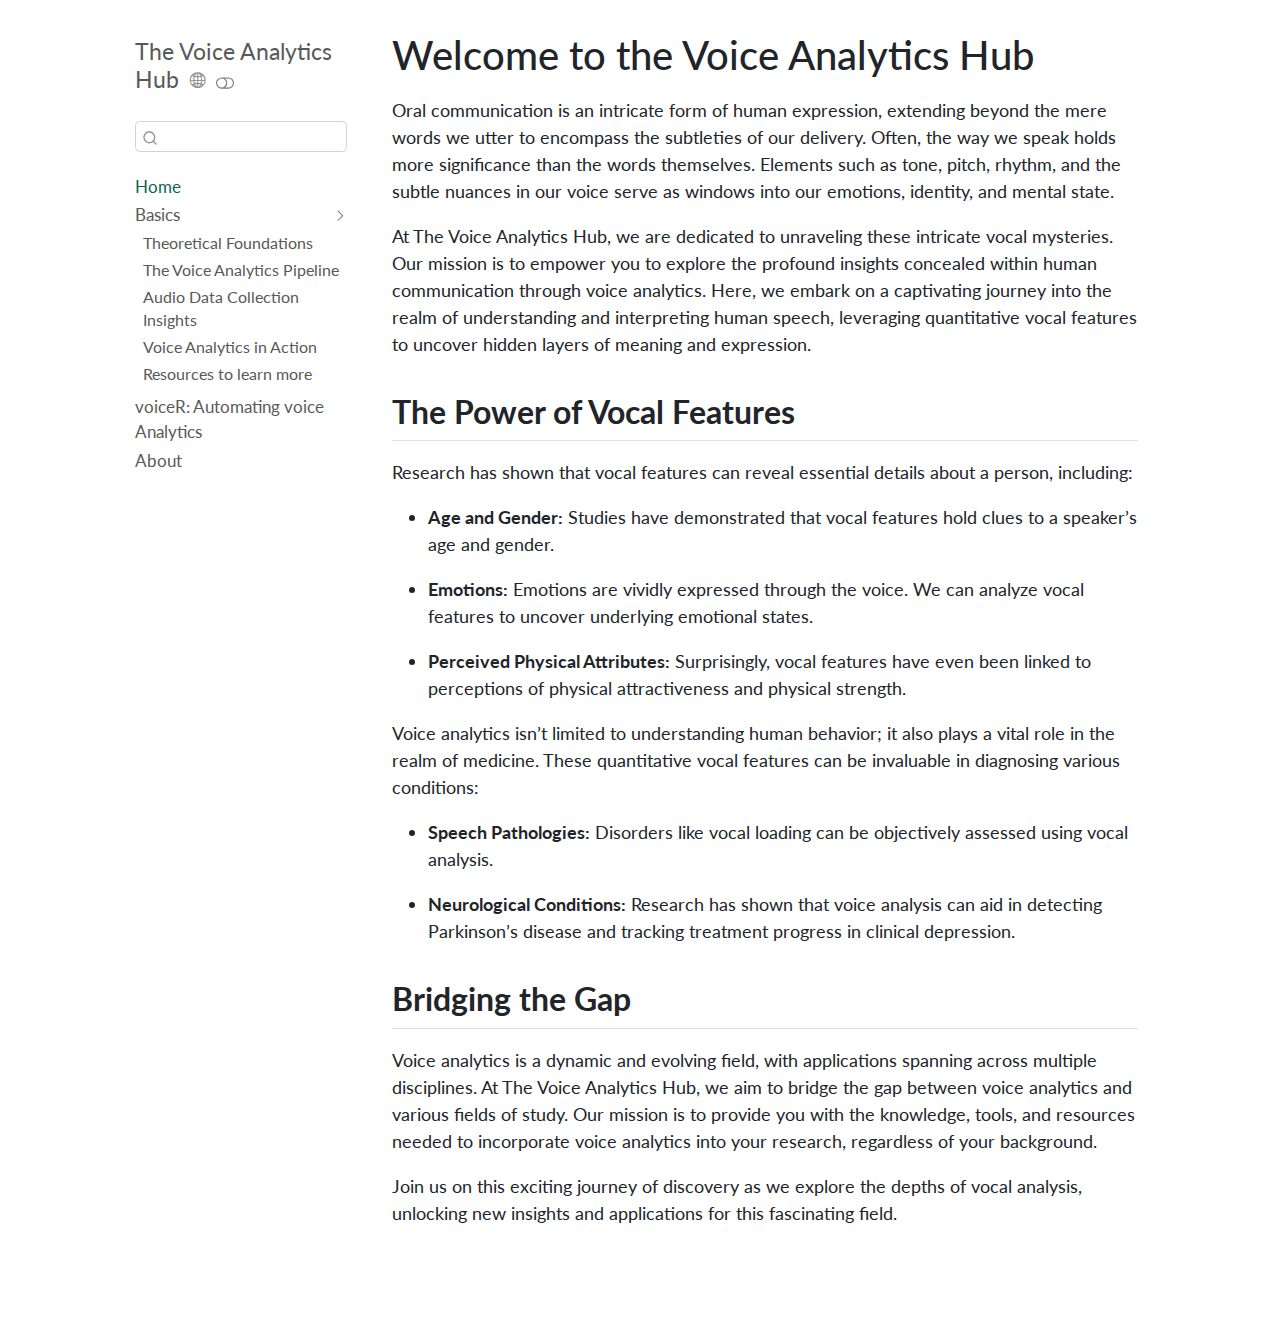
==== commit e80d35f7: "Add files via upload" ====
--- a/index.html
+++ b/index.html
@@ -113,12 +113,22 @@
       <ul id="quarto-sidebar-section-1" class="collapse list-unstyled sidebar-section depth1 show">  
           <li class="sidebar-item">
   <div class="sidebar-item-container"> 
-  <a href="./basic-theory.html" class="sidebar-item-text sidebar-link">Theoretical background</a>
+  <a href="./basic-theory.html" class="sidebar-item-text sidebar-link">Theoretical Foundations</a>
   </div>
 </li>
           <li class="sidebar-item">
   <div class="sidebar-item-container"> 
-  <a href="./basic-tutorial.html" class="sidebar-item-text sidebar-link">Voice Analytics in action</a>
+  <a href="./voice-analytics-pipeline.html" class="sidebar-item-text sidebar-link">The Voice Analytics Pipeline</a>
+  </div>
+</li>
+          <li class="sidebar-item">
+  <div class="sidebar-item-container"> 
+  <a href="./voice-recording.html" class="sidebar-item-text sidebar-link">Audio Data Collection Insights</a>
+  </div>
+</li>
+          <li class="sidebar-item">
+  <div class="sidebar-item-container"> 
+  <a href="./basic-tutorial.html" class="sidebar-item-text sidebar-link">Voice Analytics in Action</a>
   </div>
 </li>
           <li class="sidebar-item">
@@ -162,29 +172,26 @@
 
 </header>
 
-<p>The human voice is an extraordinary instrument, serving as our primary conduit for communication. It not only conveys words but also imparts a wealth of information about us, including our emotions and intentions. Within this context, voice analytics emerges as a potent tool with vast potential for unravelling the intricacies of human communication. This multidisciplinary field empowers us to delve deeply into the nuanced layers of meaning that reside within our voices, enabling the discovery of profound insights.</p>
-<p>Our voices, like intricate tapestries, weave together the threads of our innermost feelings, desires, and unspoken thoughts. Voice analytics serves as the loom upon which we unravel this intricate fabric, revealing the patterns of our emotions and intentions. It equips us with the ability to decipher the subtlest nuances in tone, cadence, and timbre, shedding light on the unspoken dimensio</p>
-<section id="unveiling-the-power-of-voice-analytics" class="level2">
-<h2 class="anchored" data-anchor-id="unveiling-the-power-of-voice-analytics"><strong>Unveiling the Power of Voice Analytics</strong></h2>
-<p>Researchers have harnessed the unique insights gained from discreetly collecting and scrutinizing vocal attributes from human speech, enabling them to:</p>
+<p>Oral communication is an intricate form of human expression, extending beyond the mere words we utter to encompass the subtleties of our delivery. Often, the way we speak holds more significance than the words themselves. Elements such as tone, pitch, rhythm, and the subtle nuances in our voice serve as windows into our emotions, identity, and mental state.</p>
+<p>At The Voice Analytics Hub, we are dedicated to unraveling these intricate vocal mysteries. Our mission is to empower you to explore the profound insights concealed within human communication through voice analytics. Here, we embark on a captivating journey into the realm of understanding and interpreting human speech, leveraging quantitative vocal features to uncover hidden layers of meaning and expression.</p>
+<section id="the-power-of-vocal-features" class="level2">
+<h2 class="anchored" data-anchor-id="the-power-of-vocal-features"><strong>The Power of Vocal Features</strong></h2>
+<p>Research has shown that vocal features can reveal essential details about a person, including:</p>
 <ul>
-<li><p>Assess affective states in individuals.</p></li>
-<li><p>Uncover personality traits.</p></li>
-<li><p>Gauge attractiveness.</p></li>
-<li><p>Predict physiological predispositions.</p></li>
-<li><p>Identify early signs of physical health issues.</p></li>
-<li><p>Detect mental disorders.</p></li>
-<li><p>Enable early diagnosis of conditions such as Parkinson’s disease.</p></li>
-<li><p>Even detect a COVID-19 infection.</p></li>
+<li><p><strong>Age and Gender:</strong> Studies have demonstrated that vocal features hold clues to a speaker’s age and gender.</p></li>
+<li><p><strong>Emotions:</strong> Emotions are vividly expressed through the voice. We can analyze vocal features to uncover underlying emotional states.</p></li>
+<li><p><strong>Perceived Physical Attributes:</strong> Surprisingly, vocal features have even been linked to perceptions of physical attractiveness and physical strength.</p></li>
+</ul>
+<p>Voice analytics isn’t limited to understanding human behavior; it also plays a vital role in the realm of medicine. These quantitative vocal features can be invaluable in diagnosing various conditions:</p>
+<ul>
+<li><p><strong>Speech Pathologies:</strong> Disorders like vocal loading can be objectively assessed using vocal analysis.</p></li>
+<li><p><strong>Neurological Conditions:</strong> Research has shown that voice analysis can aid in detecting Parkinson’s disease and tracking treatment progress in clinical depression.</p></li>
 </ul>
 </section>
-<section id="charting-a-new-path" class="level2">
-<h2 class="anchored" data-anchor-id="charting-a-new-path">Charting a New Path</h2>
-<p>Despite the presence of research in speech and voice, there remains a notable gap, particularly in fields like business. What sets us apart is our unwavering commitment to addressing this gap. At the Voice Analytics Hub, we have made it our mission to provide individuals with the foundational knowledge and indispensable resources necessary to blaze a trail into the realm of voice analytics.</p>
-</section>
-<section id="your-gateway-to-voice-analytics" class="level2">
-<h2 class="anchored" data-anchor-id="your-gateway-to-voice-analytics">Your Gateway to Voice Analytics</h2>
-<p>Whether you’re a curious novice or a seasoned professional, our platform equips you with the essential tools to explore this dynamic field. Join us on this exciting journey, where we empower you to navigate the uncharted territory of voice analytics.</p>
+<section id="bridging-the-gap" class="level2">
+<h2 class="anchored" data-anchor-id="bridging-the-gap"><strong>Bridging the Gap</strong></h2>
+<p>Voice analytics is a dynamic and evolving field, with applications spanning across multiple disciplines. At The Voice Analytics Hub, we aim to bridge the gap between voice analytics and various fields of study. Our mission is to provide you with the knowledge, tools, and resources needed to incorporate voice analytics into your research, regardless of your background.</p>
+<p>Join us on this exciting journey of discovery as we explore the depths of vocal analysis, unlocking new insights and applications for this fascinating field.</p>
 
 
 </section>
